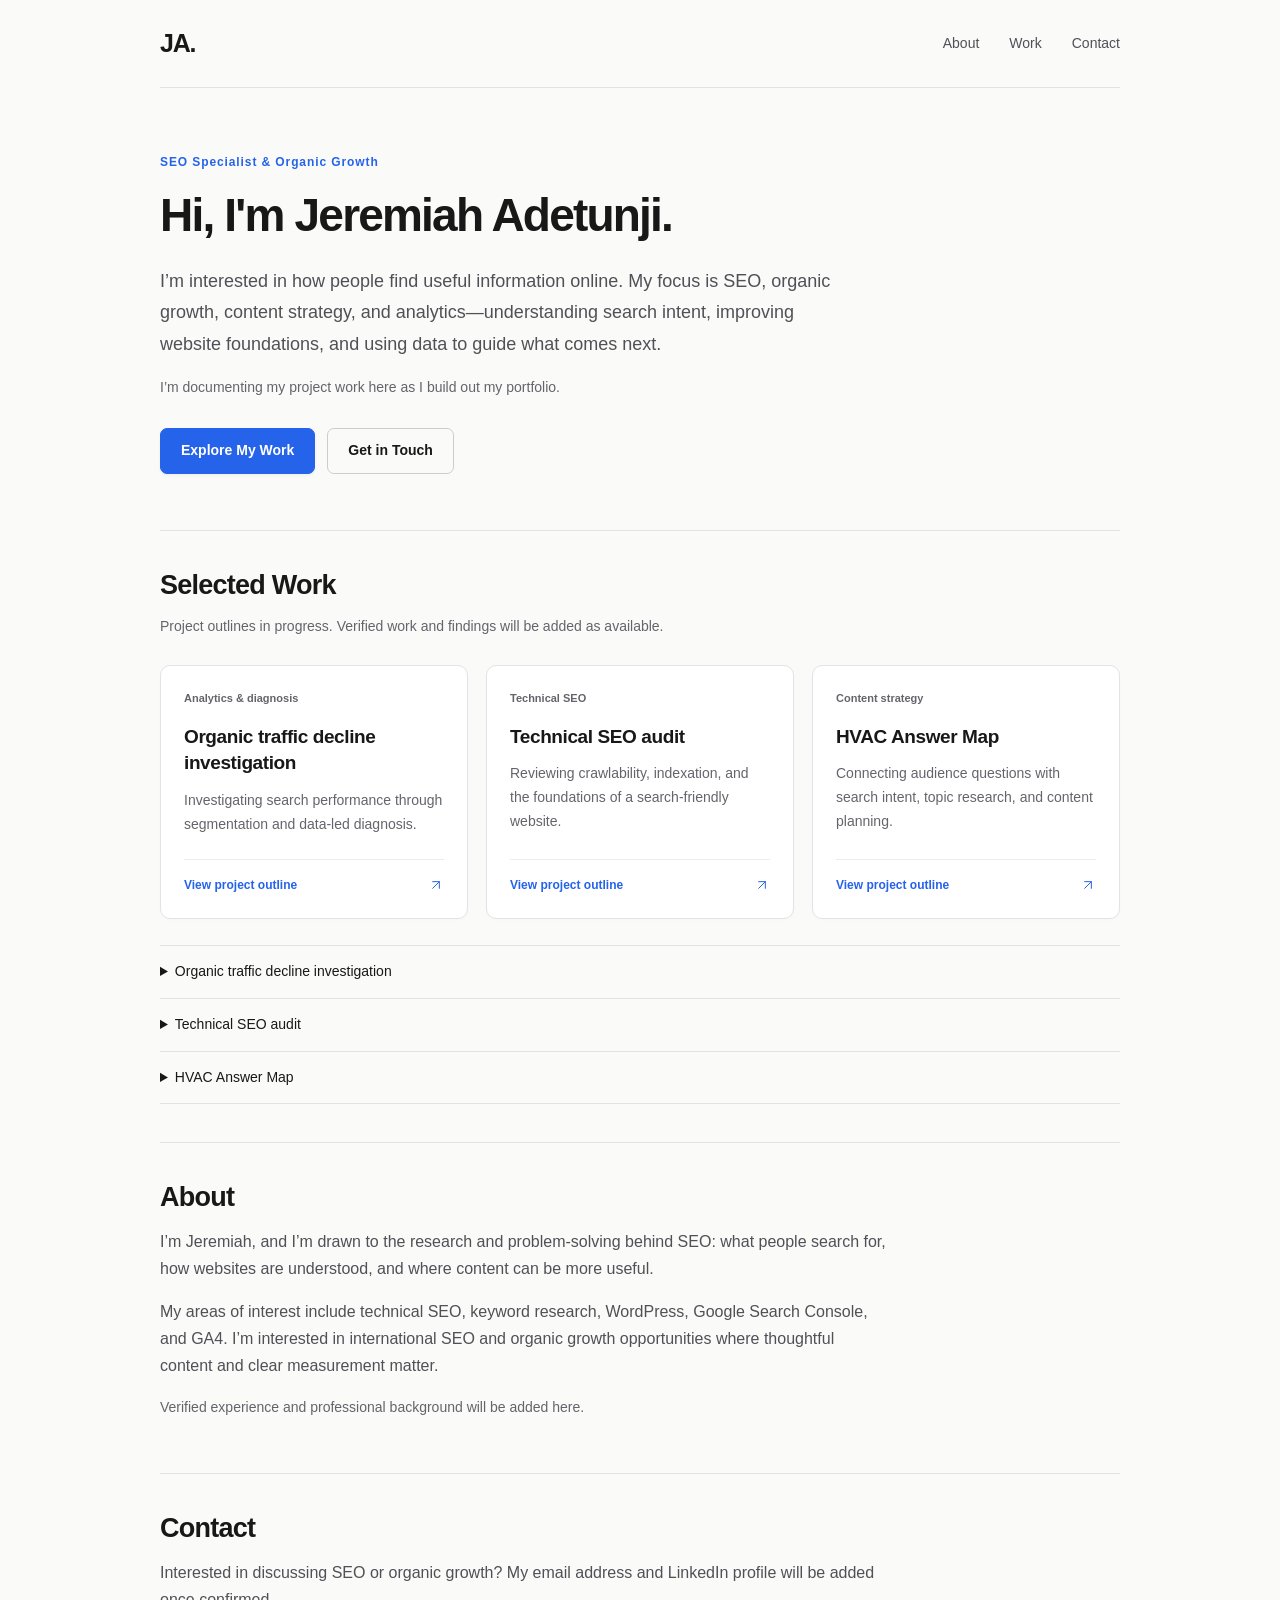
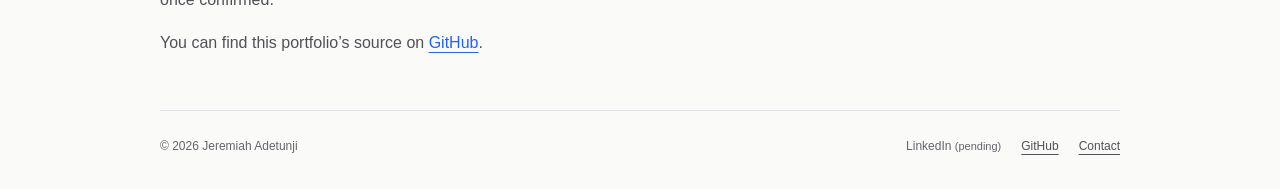
==== index.html @ 153e4d3d "Polish portfolio styling and fix responsive container width" ====
<!doctype html>
<html lang="en">
<head>
  <meta charset="utf-8">
  <meta name="viewport" content="width=device-width, initial-scale=1">
  <meta name="description" content="Jeremiah Adetunji’s personal SEO portfolio. Interests in organic growth, content strategy, and analytics, with selected project outlines.">
  <meta name="theme-color" content="#FAFAF8">
  <meta property="og:title" content="Jeremiah Adetunji | SEO Portfolio">
  <meta property="og:description" content="SEO, organic growth, content strategy, and analytics. Selected project outlines and a little about Jeremiah.">
  <meta property="og:type" content="website">
  <title>Jeremiah Adetunji | SEO Portfolio</title>
  <link rel="stylesheet" href="styles.css">
  <script src="script.js" defer></script>
</head>
<body>
  <a class="skip-link" href="#main">Skip to content</a>
  <div class="page">
    <header class="site-header">
      <a class="brand" href="#home" aria-label="Jeremiah Adetunji home">JA.</a>
      <nav aria-label="Main navigation"><a href="#about">About</a><a href="#work">Work</a><a href="#contact">Contact</a></nav>
    </header>
    <main id="main">
      <section class="intro" id="home" aria-labelledby="intro-title">
        <p class="eyebrow">SEO Specialist &amp; Organic Growth</p>
        <h1 id="intro-title">Hi, I'm Jeremiah Adetunji.</h1>
        <p>I’m interested in how people find useful information online. My focus is SEO, organic growth, content strategy, and analytics—understanding search intent, improving website foundations, and using data to guide what comes next.</p>
        <p class="muted">I’m documenting my project work here as I build out my portfolio.</p>
        <div class="actions"><a class="button primary" href="#work">Explore My Work</a><a class="button" href="#contact">Get in Touch</a></div>
      </section>
      <section id="work" class="section" aria-labelledby="work-title">
        <h2 id="work-title">Selected Work</h2>
        <p class="section-note">Project outlines in progress. Verified work and findings will be added as available.</p>
        <ul class="work-list">
          <li><a class="project-card" href="#traffic-decline"><span class="project-category">Analytics &amp; diagnosis</span><h3>Organic traffic decline investigation</h3><p>Investigating search performance through segmentation and data-led diagnosis.</p><span class="project-link">View project outline <svg aria-hidden="true" width="16" height="16" viewBox="0 0 24 24" fill="none" stroke="currentColor" stroke-width="1.5" stroke-linecap="round" stroke-linejoin="round"><path d="M7 17 17 7M7 7h10v10"/></svg></span></a></li>
          <li><a class="project-card" href="#technical-audit"><span class="project-category">Technical SEO</span><h3>Technical SEO audit</h3><p>Reviewing crawlability, indexation, and the foundations of a search-friendly website.</p><span class="project-link">View project outline <svg aria-hidden="true" width="16" height="16" viewBox="0 0 24 24" fill="none" stroke="currentColor" stroke-width="1.5" stroke-linecap="round" stroke-linejoin="round"><path d="M7 17 17 7M7 7h10v10"/></svg></span></a></li>
          <li><a class="project-card" href="#hvac-answer-map"><span class="project-category">Content strategy</span><h3>HVAC Answer Map</h3><p>Connecting audience questions with search intent, topic research, and content planning.</p><span class="project-link">View project outline <svg aria-hidden="true" width="16" height="16" viewBox="0 0 24 24" fill="none" stroke="currentColor" stroke-width="1.5" stroke-linecap="round" stroke-linejoin="round"><path d="M7 17 17 7M7 7h10v10"/></svg></span></a></li>
        </ul>
        <div class="project-notes" aria-label="Project outlines">
          <details id="traffic-decline"><summary>Organic traffic decline investigation</summary><div class="detail-body"><p>A planned approach to investigating a drop in organic traffic: check tracking, compare appropriate time periods, segment affected pages and queries in Google Search Console and GA4, and explore possible causes.</p><p class="muted">Outline only. Website, dates, supporting data, findings, and outcomes are pending verification.</p></div></details>
          <details id="technical-audit"><summary>Technical SEO audit</summary><div class="detail-body"><p>A planned review of robots directives, sitemaps, status codes, canonical tags, internal links, and page performance, followed by a prioritized list of recommended fixes.</p><p class="muted">Outline only. Audit scope, evidence, recommendations, and implementation results are pending verification.</p></div></details>
          <details id="hvac-answer-map"><summary>HVAC Answer Map</summary><div class="detail-body"><p>A proposed content project grouping HVAC questions by search intent and mapping them to helpful pages, content briefs, and internal links.</p><p class="muted">Proposed project. Market, keyword research, deliverables, and growth outcomes are pending verification.</p></div></details>
        </div>
      </section>
      <section id="about" class="section" aria-labelledby="about-title">
        <h2 id="about-title">About</h2>
        <p>I’m Jeremiah, and I’m drawn to the research and problem-solving behind SEO: what people search for, how websites are understood, and where content can be more useful.</p>
        <p>My areas of interest include technical SEO, keyword research, WordPress, Google Search Console, and GA4. I’m interested in international SEO and organic growth opportunities where thoughtful content and clear measurement matter.</p>
        <p class="section-note">Verified experience and professional background will be added here.</p>
      </section>
      <section id="contact" class="section contact" aria-labelledby="contact-title">
        <h2 id="contact-title">Contact</h2>
        <p>Interested in discussing SEO or organic growth? My email address and LinkedIn profile will be added once confirmed.</p>
        <p>You can find this portfolio’s source on <a href="https://github.com/adetunji-jeremi/jeremiahadetunji.github.io">GitHub</a>.</p>
      </section>
    </main>
    <footer class="site-footer">
      <p>© <span id="year">2026</span> Jeremiah Adetunji</p>
      <ul aria-label="Professional and contact links"><li><span class="pending">LinkedIn <span class="pending-note">(pending)</span></span></li><li><a href="https://github.com/adetunji-jeremi">GitHub</a></li><li><a href="#contact">Contact</a></li></ul>
    </footer>
  </div>
</body>
</html>
---- styles.css ----
:root {
  color-scheme: light;
  --background: #fafaf8;
  --text: #181818;
  --muted: #64646c;
  --border: #e3e3e7;
  --accent: #2563eb;
  --accent-hover: #1d4ed8;
}
* { box-sizing: border-box; }
html { scroll-padding-top: 24px; }
body {
  margin: 0;
  background: var(--background);
  color: var(--text);
  font: 16px/1.7 Inter, -apple-system, BlinkMacSystemFont, "Segoe UI", sans-serif;
  -webkit-text-size-adjust: 100%;
}
a { color: var(--accent); text-underline-offset: 4px; }
a:hover { color: var(--accent-hover); }
a:focus-visible, summary:focus-visible { outline: 3px solid var(--accent); outline-offset: 5px; }
.page { width: calc(100% - 64px); max-width: 960px; margin-inline: auto; }
.site-header { display: flex; align-items: center; justify-content: space-between; gap: 24px; min-height: 88px; border-bottom: 1px solid var(--border); }
.brand { color: var(--text); font-size: 25px; font-weight: 750; letter-spacing: -1.2px; text-decoration: none; }
nav { display: flex; gap: 30px; }
nav a { display: inline-flex; align-items: center; min-height: 44px; color: #505057; font-size: 14px; font-weight: 500; text-decoration: none; }
nav a:hover { color: var(--accent); }
h1, h2, h3 { color: var(--text); line-height: 1.2; font-weight: 650; }
h1 { font-size: 46px; letter-spacing: -1.8px; margin: 0 0 22px; }
h2 { font-size: 27px; letter-spacing: -.75px; margin: 0 0 14px; }
h3 { font-size: 19px; letter-spacing: -.4px; margin: 0 0 12px; line-height: 1.4; }
p { margin: 0 0 16px; }
.intro { padding-block: 64px 56px; }
.intro > p { max-width: 700px; }
.intro > p:not(.eyebrow):not(.muted) { font-size: 18px; line-height: 1.75; color: #505057; }
.eyebrow { color: var(--accent); font-size: 12px; font-weight: 650; letter-spacing: .9px; margin-bottom: 16px; }
.muted, .section-note { color: var(--muted); font-size: 14px; }
.actions { display: flex; flex-wrap: wrap; gap: 12px; margin-top: 28px; }
.button { display: inline-flex; justify-content: center; align-items: center; min-height: 46px; padding: 10px 20px; border: 1px solid #cccdd3; border-radius: 7px; background: transparent; color: var(--text); font-size: 14px; font-weight: 600; text-decoration: none; transition: background-color .15s, border-color .15s; }
.button:hover { color: var(--text); border-color: #a3a8b3; background: #f0f1f4; }
.primary { background: var(--accent); border-color: var(--accent); color: #fff; box-shadow: 0 2px 3px #1818180a; }
.primary:hover { color: #fff; background: var(--accent-hover); border-color: var(--accent-hover); }
.section { border-top: 1px solid var(--border); padding-block: 38px; }
.work-list { display: grid; grid-template-columns: repeat(3, minmax(0, 1fr)); gap: 18px; list-style: none; padding: 0; margin: 26px 0; }
.work-list li { min-width: 0; }
.project-card { display: flex; flex-direction: column; height: 100%; padding: 23px; border: 1px solid var(--border); border-radius: 10px; background: #fff; color: var(--text); text-decoration: none; box-shadow: 0 2px 5px #18181803; transition: border-color .15s, box-shadow .15s; }
.project-card:hover { color: var(--text); border-color: #a9bff1; box-shadow: 0 4px 14px #18181808; }
.project-category { color: var(--muted); font-size: 11px; font-weight: 600; margin-bottom: 16px; }
.project-card p { color: var(--muted); font-size: 14px; line-height: 1.7; margin-bottom: 22px; }
.project-link { display: flex; align-items: center; justify-content: space-between; gap: 10px; margin-top: auto; padding-top: 15px; border-top: 1px solid #ededf0; color: var(--accent); font-size: 12px; font-weight: 600; }
.project-link svg { flex-shrink: 0; }
.project-notes { margin-top: 26px; }
details { border-top: 1px solid var(--border); scroll-margin-top: 24px; }
details:last-child { border-bottom: 1px solid var(--border); }
summary { cursor: pointer; padding: 14px 0; font-size: 14px; font-weight: 500; }
summary:hover { color: var(--accent); }
.detail-body { max-width: 740px; padding: 2px 0 4px 18px; font-size: 15px; color: #505057; }
.detail-body p { margin-bottom: 14px; }
#about > p, .contact > p { max-width: 730px; }
#about > p:not(.section-note), .contact > p { color: #505057; }
.site-footer { border-top: 1px solid var(--border); padding-block: 25px 32px; display: flex; flex-wrap: wrap; justify-content: space-between; gap: 12px 20px; color: var(--muted); font-size: 12px; }
.site-footer p { margin: 0; }
.site-footer ul { display: flex; flex-wrap: wrap; gap: 20px; list-style: none; margin: 0; padding: 0; }
.site-footer a { color: #505057; }
.site-footer a:hover { color: var(--accent); }
.pending-note { font-size: 11px; }
.skip-link { position: absolute; top: -100px; left: 12px; background: var(--text); color: #fff; padding: 8px 14px; border-radius: 4px; }
.skip-link:focus { top: 8px; }
@media (max-width: 850px) {
  .work-list { grid-template-columns: 1fr; gap: 14px; }
  .project-card { padding: 22px; }
  .project-category { margin-bottom: 10px; }
  .project-card p { margin-bottom: 18px; }
  h1 { font-size: 38px; }
}
@media (max-width: 480px) {
  .page { width: calc(100% - 40px); }
  .site-header { min-height: 76px; gap: 16px; }
  nav { gap: 20px; }
  nav a { font-size: 13px; }
  .intro { padding-block: 40px; }
  h1 { font-size: 32px; letter-spacing: -1px; }
  h2 { font-size: 25px; }
  .intro > p:not(.eyebrow):not(.muted) { font-size: 16px; }
  .eyebrow { font-size: 11px; letter-spacing: .5px; }
  .actions { gap: 10px; }
  .button { padding-inline: 16px; }
  .section { padding-block: 30px; }
  .site-footer { flex-direction: column; gap: 16px; }
}
@media (max-width: 350px) {
  nav { gap: 14px; }
  .actions { flex-direction: column; }
}
@media (prefers-reduced-motion: reduce) {
  * { transition: none !important; }
}
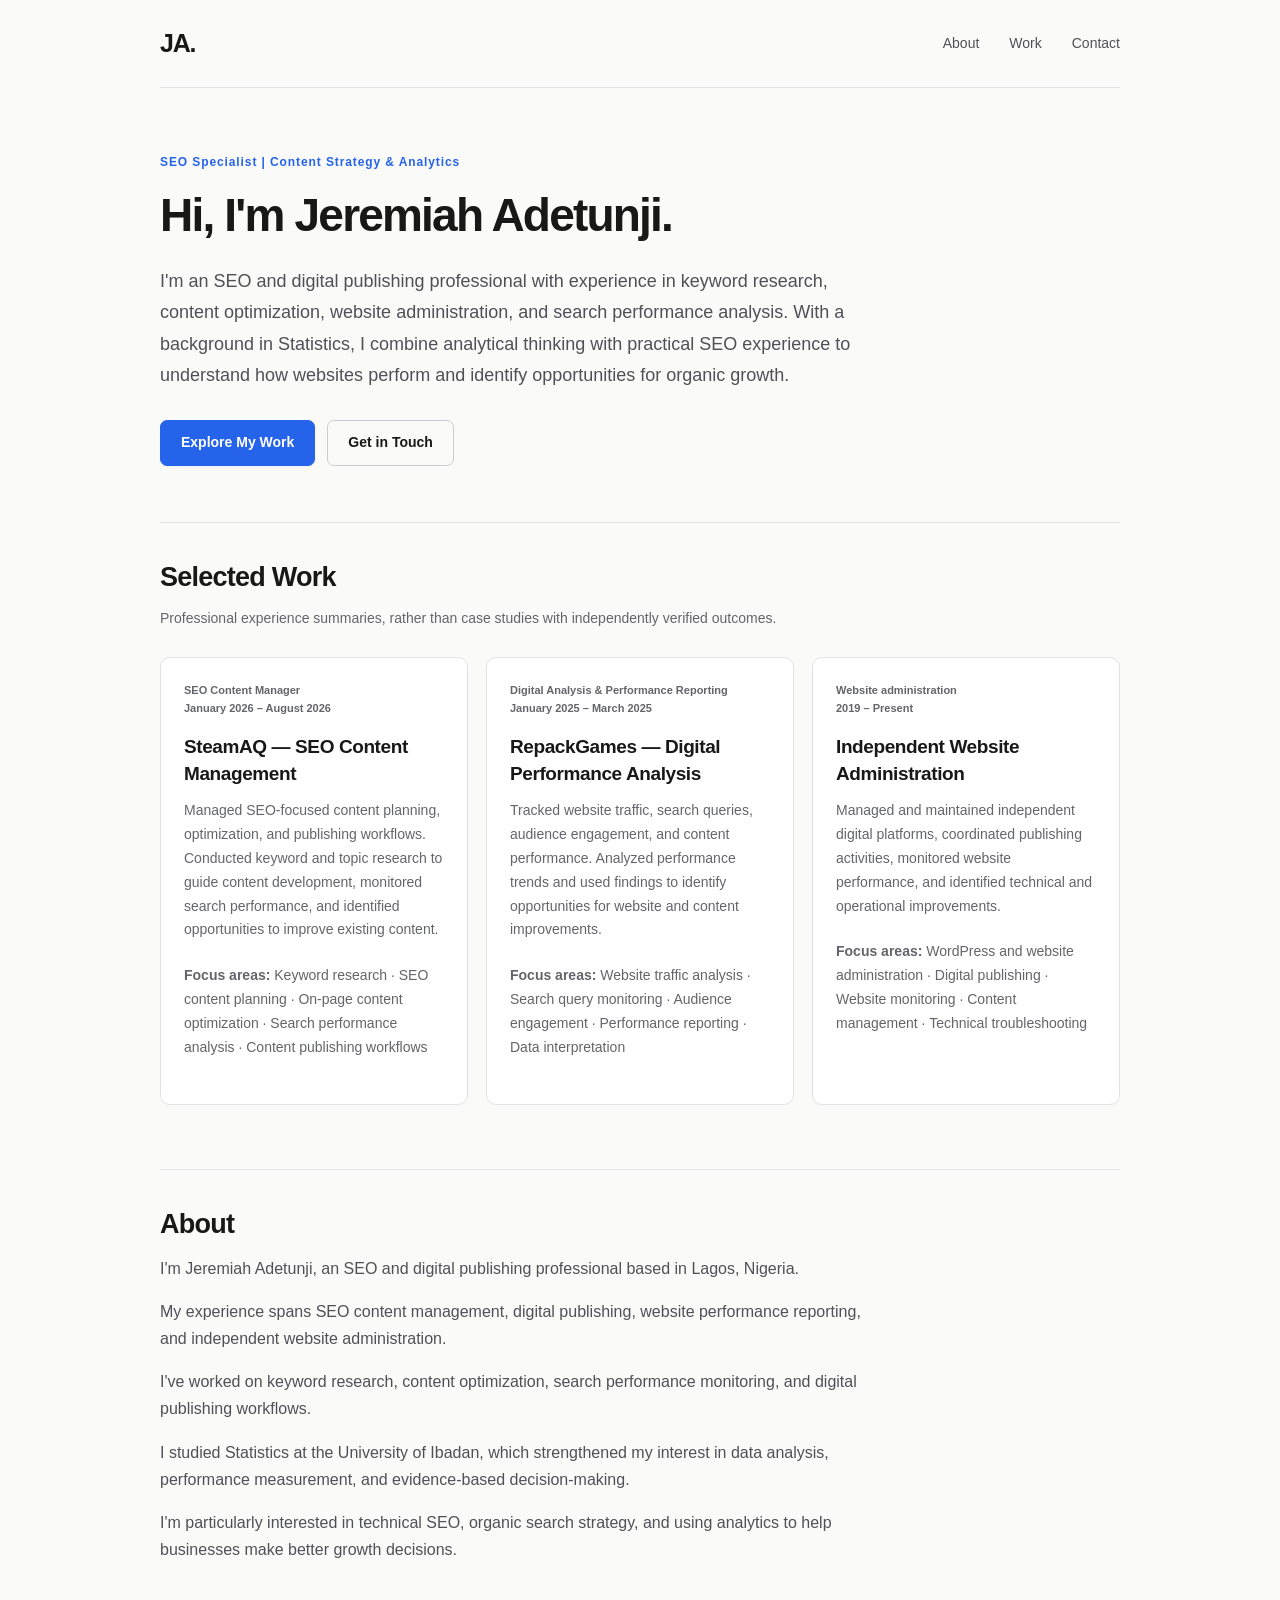
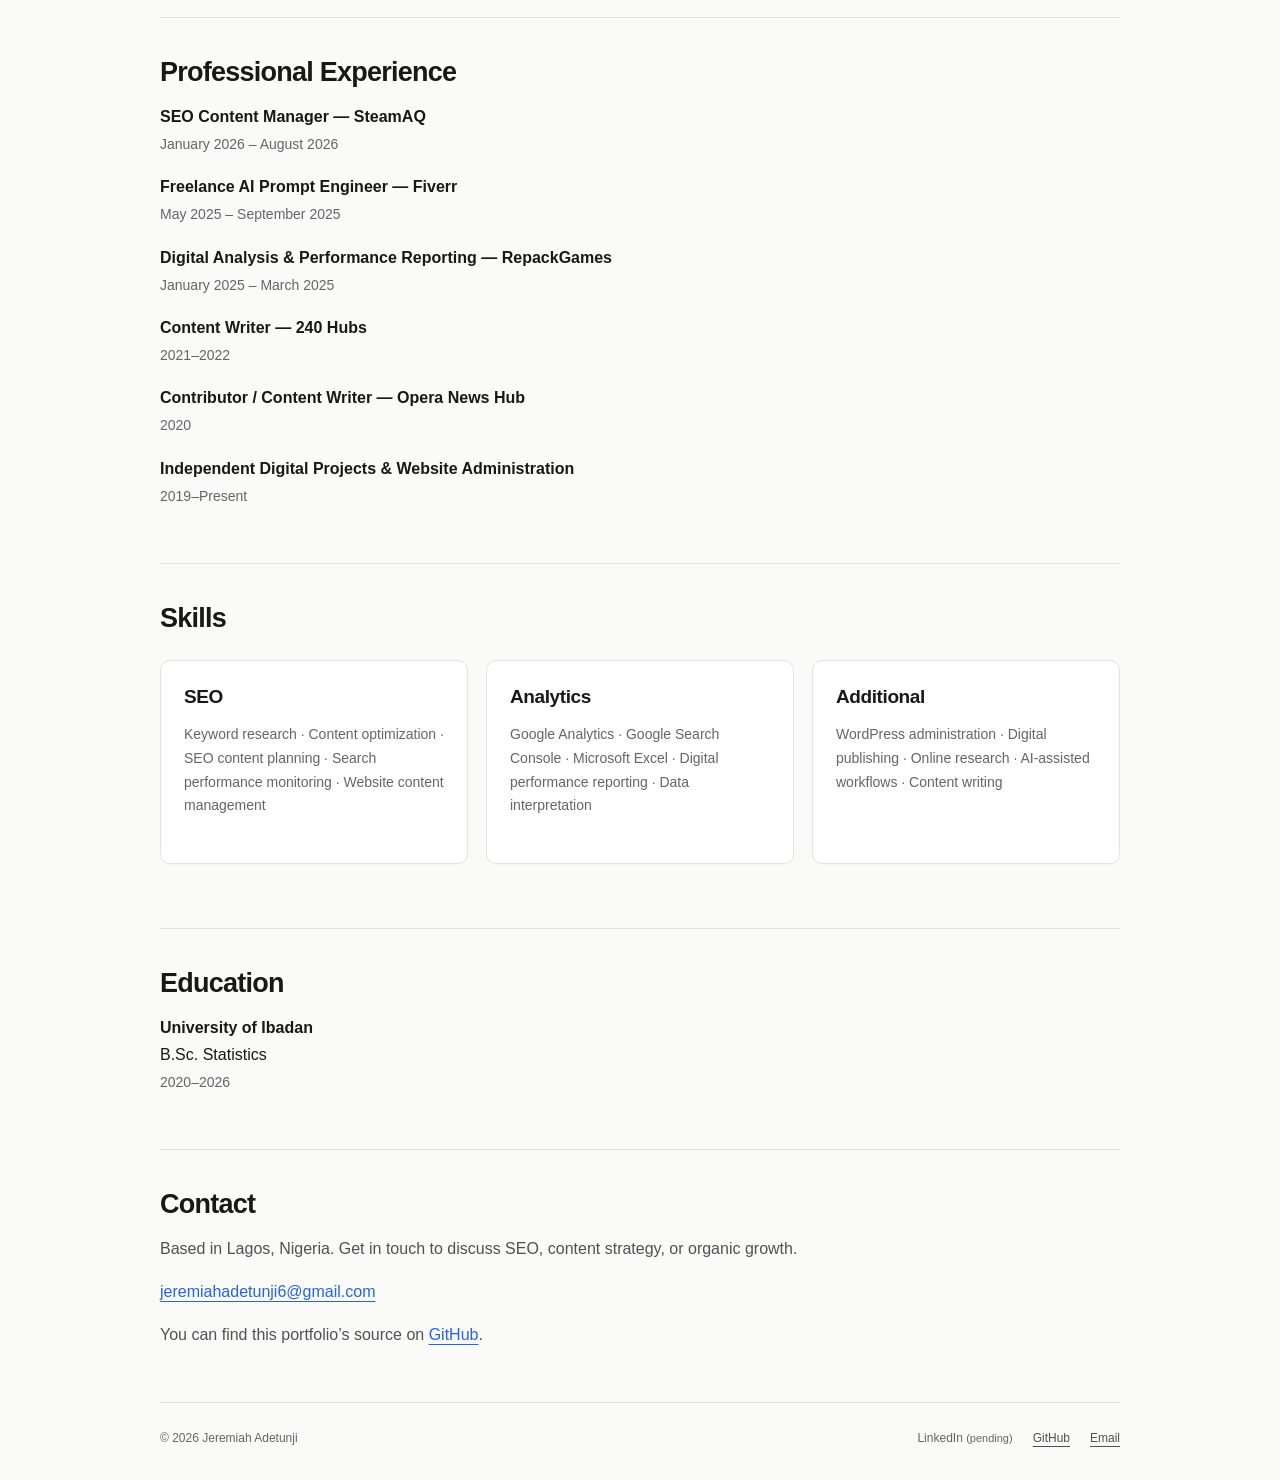
==== commit 8843e224: "Update portfolio with verified professional content" ====
--- a/index.html
+++ b/index.html
@@ -3,10 +3,10 @@
 <head>
   <meta charset="utf-8">
   <meta name="viewport" content="width=device-width, initial-scale=1">
-  <meta name="description" content="Jeremiah Adetunji’s personal SEO portfolio. Interests in organic growth, content strategy, and analytics, with selected project outlines.">
+  <meta name="description" content="Jeremiah Adetunji, SEO and digital publishing professional in Lagos, Nigeria. Experience in content strategy, keyword research, and search performance analysis.">
   <meta name="theme-color" content="#FAFAF8">
   <meta property="og:title" content="Jeremiah Adetunji | SEO Portfolio">
-  <meta property="og:description" content="SEO, organic growth, content strategy, and analytics. Selected project outlines and a little about Jeremiah.">
+  <meta property="og:description" content="SEO, content strategy, and analytics. Explore Jeremiah Adetunji’s professional experience and background in Statistics.">
   <meta property="og:type" content="website">
   <title>Jeremiah Adetunji | SEO Portfolio</title>
   <link rel="stylesheet" href="styles.css">
@@ -21,41 +21,59 @@
     </header>
     <main id="main">
       <section class="intro" id="home" aria-labelledby="intro-title">
-        <p class="eyebrow">SEO Specialist &amp; Organic Growth</p>
+        <p class="eyebrow">SEO Specialist | Content Strategy &amp; Analytics</p>
         <h1 id="intro-title">Hi, I'm Jeremiah Adetunji.</h1>
-        <p>I’m interested in how people find useful information online. My focus is SEO, organic growth, content strategy, and analytics—understanding search intent, improving website foundations, and using data to guide what comes next.</p>
-        <p class="muted">I’m documenting my project work here as I build out my portfolio.</p>
+        <p>I'm an SEO and digital publishing professional with experience in keyword research, content optimization, website administration, and search performance analysis. With a background in Statistics, I combine analytical thinking with practical SEO experience to understand how websites perform and identify opportunities for organic growth.</p>
         <div class="actions"><a class="button primary" href="#work">Explore My Work</a><a class="button" href="#contact">Get in Touch</a></div>
       </section>
       <section id="work" class="section" aria-labelledby="work-title">
         <h2 id="work-title">Selected Work</h2>
-        <p class="section-note">Project outlines in progress. Verified work and findings will be added as available.</p>
+        <p class="section-note">Professional experience summaries, rather than case studies with independently verified outcomes.</p>
         <ul class="work-list">
-          <li><a class="project-card" href="#traffic-decline"><span class="project-category">Analytics &amp; diagnosis</span><h3>Organic traffic decline investigation</h3><p>Investigating search performance through segmentation and data-led diagnosis.</p><span class="project-link">View project outline <svg aria-hidden="true" width="16" height="16" viewBox="0 0 24 24" fill="none" stroke="currentColor" stroke-width="1.5" stroke-linecap="round" stroke-linejoin="round"><path d="M7 17 17 7M7 7h10v10"/></svg></span></a></li>
-          <li><a class="project-card" href="#technical-audit"><span class="project-category">Technical SEO</span><h3>Technical SEO audit</h3><p>Reviewing crawlability, indexation, and the foundations of a search-friendly website.</p><span class="project-link">View project outline <svg aria-hidden="true" width="16" height="16" viewBox="0 0 24 24" fill="none" stroke="currentColor" stroke-width="1.5" stroke-linecap="round" stroke-linejoin="round"><path d="M7 17 17 7M7 7h10v10"/></svg></span></a></li>
-          <li><a class="project-card" href="#hvac-answer-map"><span class="project-category">Content strategy</span><h3>HVAC Answer Map</h3><p>Connecting audience questions with search intent, topic research, and content planning.</p><span class="project-link">View project outline <svg aria-hidden="true" width="16" height="16" viewBox="0 0 24 24" fill="none" stroke="currentColor" stroke-width="1.5" stroke-linecap="round" stroke-linejoin="round"><path d="M7 17 17 7M7 7h10v10"/></svg></span></a></li>
+          <li><article class="project-card"><span class="project-category">SEO Content Manager<br>January 2026 – August 2026</span><h3>SteamAQ — SEO Content Management</h3><p>Managed SEO-focused content planning, optimization, and publishing workflows. Conducted keyword and topic research to guide content development, monitored search performance, and identified opportunities to improve existing content.</p><p class="muted"><strong>Focus areas:</strong> Keyword research · SEO content planning · On-page content optimization · Search performance analysis · Content publishing workflows</p></article></li>
+          <li><article class="project-card"><span class="project-category">Digital Analysis &amp; Performance Reporting<br>January 2025 – March 2025</span><h3>RepackGames — Digital Performance Analysis</h3><p>Tracked website traffic, search queries, audience engagement, and content performance. Analyzed performance trends and used findings to identify opportunities for website and content improvements.</p><p class="muted"><strong>Focus areas:</strong> Website traffic analysis · Search query monitoring · Audience engagement · Performance reporting · Data interpretation</p></article></li>
+          <li><article class="project-card"><span class="project-category">Website administration<br>2019 – Present</span><h3>Independent Website Administration</h3><p>Managed and maintained independent digital platforms, coordinated publishing activities, monitored website performance, and identified technical and operational improvements.</p><p class="muted"><strong>Focus areas:</strong> WordPress and website administration · Digital publishing · Website monitoring · Content management · Technical troubleshooting</p></article></li>
         </ul>
-        <div class="project-notes" aria-label="Project outlines">
-          <details id="traffic-decline"><summary>Organic traffic decline investigation</summary><div class="detail-body"><p>A planned approach to investigating a drop in organic traffic: check tracking, compare appropriate time periods, segment affected pages and queries in Google Search Console and GA4, and explore possible causes.</p><p class="muted">Outline only. Website, dates, supporting data, findings, and outcomes are pending verification.</p></div></details>
-          <details id="technical-audit"><summary>Technical SEO audit</summary><div class="detail-body"><p>A planned review of robots directives, sitemaps, status codes, canonical tags, internal links, and page performance, followed by a prioritized list of recommended fixes.</p><p class="muted">Outline only. Audit scope, evidence, recommendations, and implementation results are pending verification.</p></div></details>
-          <details id="hvac-answer-map"><summary>HVAC Answer Map</summary><div class="detail-body"><p>A proposed content project grouping HVAC questions by search intent and mapping them to helpful pages, content briefs, and internal links.</p><p class="muted">Proposed project. Market, keyword research, deliverables, and growth outcomes are pending verification.</p></div></details>
-        </div>
       </section>
       <section id="about" class="section" aria-labelledby="about-title">
         <h2 id="about-title">About</h2>
-        <p>I’m Jeremiah, and I’m drawn to the research and problem-solving behind SEO: what people search for, how websites are understood, and where content can be more useful.</p>
-        <p>My areas of interest include technical SEO, keyword research, WordPress, Google Search Console, and GA4. I’m interested in international SEO and organic growth opportunities where thoughtful content and clear measurement matter.</p>
-        <p class="section-note">Verified experience and professional background will be added here.</p>
+        <p>I'm Jeremiah Adetunji, an SEO and digital publishing professional based in Lagos, Nigeria.</p>
+        <p>My experience spans SEO content management, digital publishing, website performance reporting, and independent website administration.</p>
+        <p>I've worked on keyword research, content optimization, search performance monitoring, and digital publishing workflows.</p>
+        <p>I studied Statistics at the University of Ibadan, which strengthened my interest in data analysis, performance measurement, and evidence-based decision-making.</p>
+        <p>I'm particularly interested in technical SEO, organic search strategy, and using analytics to help businesses make better growth decisions.</p>
+      </section>
+      <section id="experience" class="section" aria-labelledby="experience-title">
+        <h2 id="experience-title">Professional Experience</h2>
+        <p><strong>SEO Content Manager — SteamAQ</strong><br><span class="muted">January 2026 – August 2026</span></p>
+        <p><strong>Freelance AI Prompt Engineer — Fiverr</strong><br><span class="muted">May 2025 – September 2025</span></p>
+        <p><strong>Digital Analysis &amp; Performance Reporting — RepackGames</strong><br><span class="muted">January 2025 – March 2025</span></p>
+        <p><strong>Content Writer — 240 Hubs</strong><br><span class="muted">2021–2022</span></p>
+        <p><strong>Contributor / Content Writer — Opera News Hub</strong><br><span class="muted">2020</span></p>
+        <p><strong>Independent Digital Projects &amp; Website Administration</strong><br><span class="muted">2019–Present</span></p>
+      </section>
+      <section id="skills" class="section" aria-labelledby="skills-title">
+        <h2 id="skills-title">Skills</h2>
+        <ul class="work-list">
+          <li><div class="project-card"><h3>SEO</h3><p>Keyword research · Content optimization · SEO content planning · Search performance monitoring · Website content management</p></div></li>
+          <li><div class="project-card"><h3>Analytics</h3><p>Google Analytics · Google Search Console · Microsoft Excel · Digital performance reporting · Data interpretation</p></div></li>
+          <li><div class="project-card"><h3>Additional</h3><p>WordPress administration · Digital publishing · Online research · AI-assisted workflows · Content writing</p></div></li>
+        </ul>
+      </section>
+      <section id="education" class="section" aria-labelledby="education-title">
+        <h2 id="education-title">Education</h2>
+        <p><strong>University of Ibadan</strong><br>B.Sc. Statistics<br><span class="muted">2020–2026</span></p>
       </section>
       <section id="contact" class="section contact" aria-labelledby="contact-title">
         <h2 id="contact-title">Contact</h2>
-        <p>Interested in discussing SEO or organic growth? My email address and LinkedIn profile will be added once confirmed.</p>
+        <p>Based in Lagos, Nigeria. Get in touch to discuss SEO, content strategy, or organic growth.</p>
+        <p><a href="mailto:jeremiahadetunji6@gmail.com">jeremiahadetunji6@gmail.com</a></p>
         <p>You can find this portfolio’s source on <a href="https://github.com/adetunji-jeremi/jeremiahadetunji.github.io">GitHub</a>.</p>
       </section>
     </main>
     <footer class="site-footer">
       <p>© <span id="year">2026</span> Jeremiah Adetunji</p>
-      <ul aria-label="Professional and contact links"><li><span class="pending">LinkedIn <span class="pending-note">(pending)</span></span></li><li><a href="https://github.com/adetunji-jeremi">GitHub</a></li><li><a href="#contact">Contact</a></li></ul>
+      <ul aria-label="Professional and contact links"><li><span class="pending">LinkedIn <span class="pending-note">(pending)</span></span></li><li><a href="https://github.com/adetunji-jeremi">GitHub</a></li><li><a href="mailto:jeremiahadetunji6@gmail.com">Email</a></li></ul>
     </footer>
   </div>
 </body>
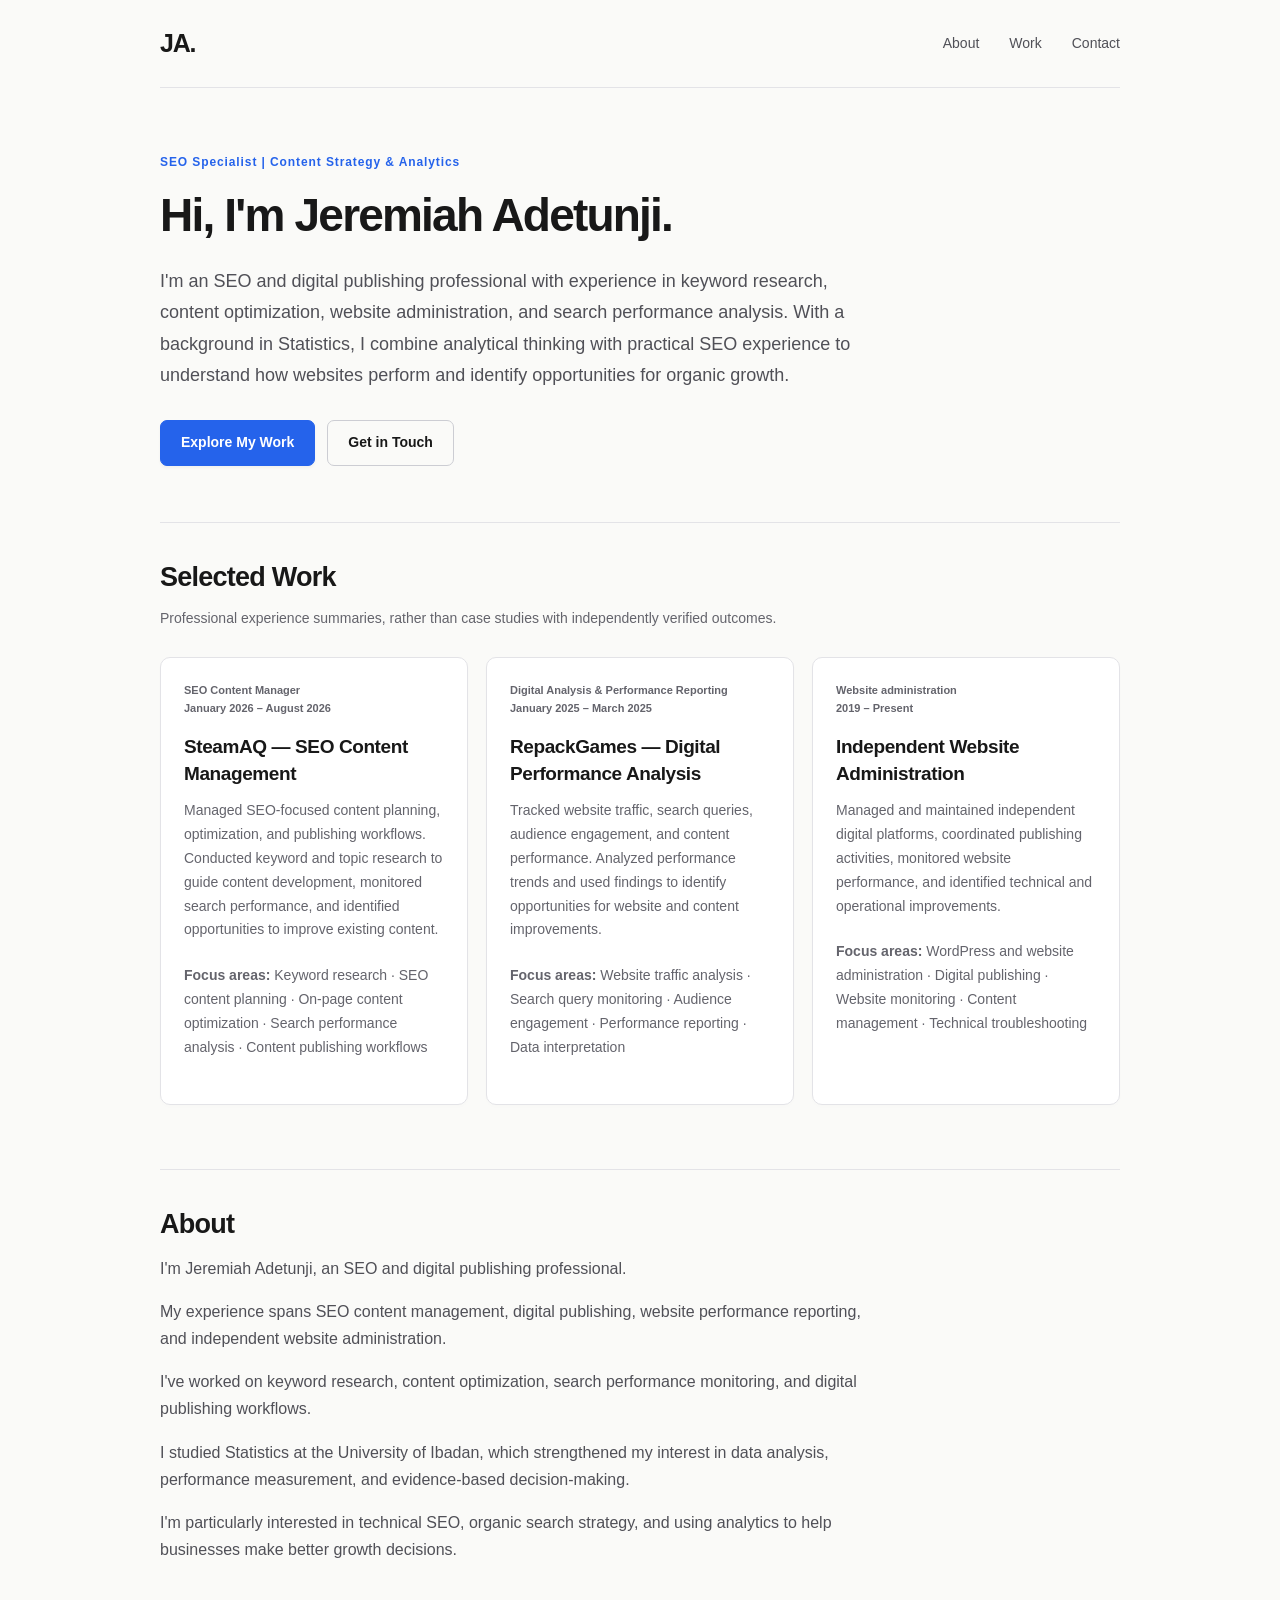
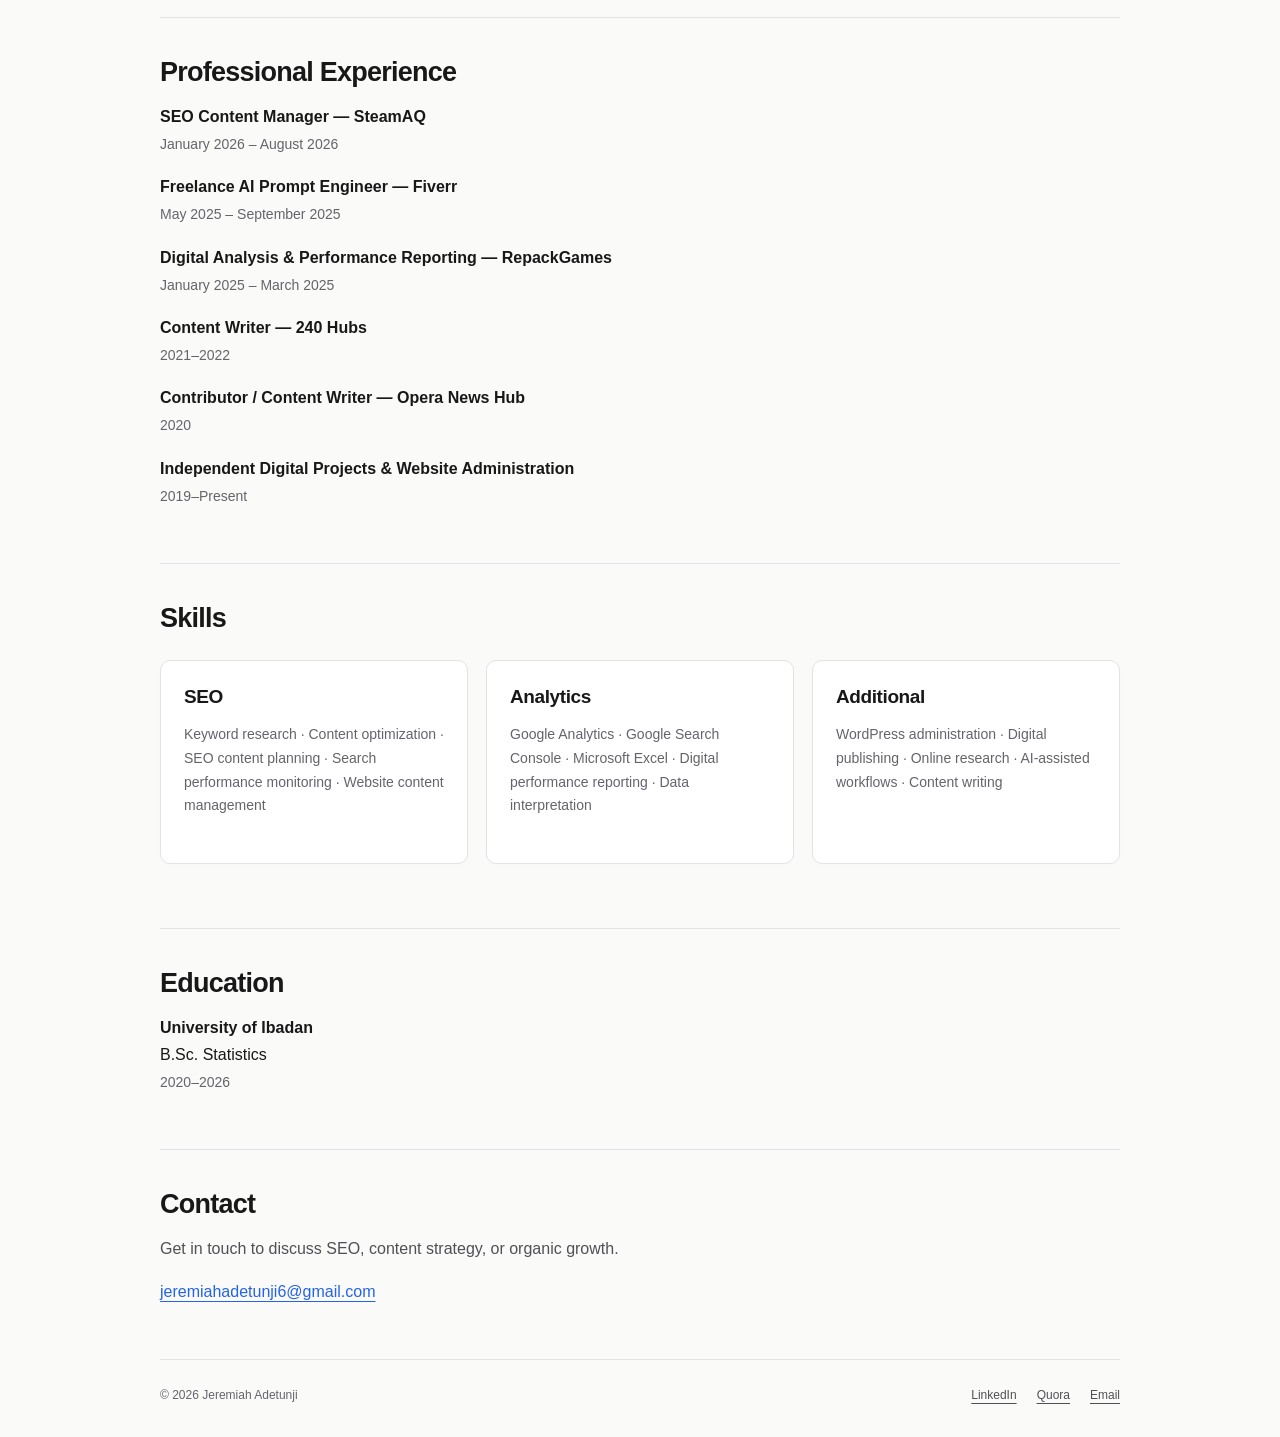
==== commit 53298828: "Update social links and remove location and source references" ====
--- a/index.html
+++ b/index.html
@@ -3,7 +3,7 @@
 <head>
   <meta charset="utf-8">
   <meta name="viewport" content="width=device-width, initial-scale=1">
-  <meta name="description" content="Jeremiah Adetunji, SEO and digital publishing professional in Lagos, Nigeria. Experience in content strategy, keyword research, and search performance analysis.">
+  <meta name="description" content="Jeremiah Adetunji, SEO and digital publishing professional. Experience in content strategy, keyword research, and search performance analysis.">
   <meta name="theme-color" content="#FAFAF8">
   <meta property="og:title" content="Jeremiah Adetunji | SEO Portfolio">
   <meta property="og:description" content="SEO, content strategy, and analytics. Explore Jeremiah Adetunji’s professional experience and background in Statistics.">
@@ -37,7 +37,7 @@
       </section>
       <section id="about" class="section" aria-labelledby="about-title">
         <h2 id="about-title">About</h2>
-        <p>I'm Jeremiah Adetunji, an SEO and digital publishing professional based in Lagos, Nigeria.</p>
+        <p>I'm Jeremiah Adetunji, an SEO and digital publishing professional.</p>
         <p>My experience spans SEO content management, digital publishing, website performance reporting, and independent website administration.</p>
         <p>I've worked on keyword research, content optimization, search performance monitoring, and digital publishing workflows.</p>
         <p>I studied Statistics at the University of Ibadan, which strengthened my interest in data analysis, performance measurement, and evidence-based decision-making.</p>
@@ -66,14 +66,13 @@
       </section>
       <section id="contact" class="section contact" aria-labelledby="contact-title">
         <h2 id="contact-title">Contact</h2>
-        <p>Based in Lagos, Nigeria. Get in touch to discuss SEO, content strategy, or organic growth.</p>
+        <p>Get in touch to discuss SEO, content strategy, or organic growth.</p>
         <p><a href="mailto:jeremiahadetunji6@gmail.com">jeremiahadetunji6@gmail.com</a></p>
-        <p>You can find this portfolio’s source on <a href="https://github.com/adetunji-jeremi/jeremiahadetunji.github.io">GitHub</a>.</p>
       </section>
     </main>
     <footer class="site-footer">
       <p>© <span id="year">2026</span> Jeremiah Adetunji</p>
-      <ul aria-label="Professional and contact links"><li><span class="pending">LinkedIn <span class="pending-note">(pending)</span></span></li><li><a href="https://github.com/adetunji-jeremi">GitHub</a></li><li><a href="mailto:jeremiahadetunji6@gmail.com">Email</a></li></ul>
+      <ul aria-label="Professional and contact links"><li><a href="https://www.linkedin.com/in/adetunji-jeremiah-417490354">LinkedIn</a></li><li><a href="https://www.quora.com/profile/Adetunji-Jeremiah-1">Quora</a></li><li><a href="mailto:jeremiahadetunji6@gmail.com">Email</a></li></ul>
     </footer>
   </div>
 </body>
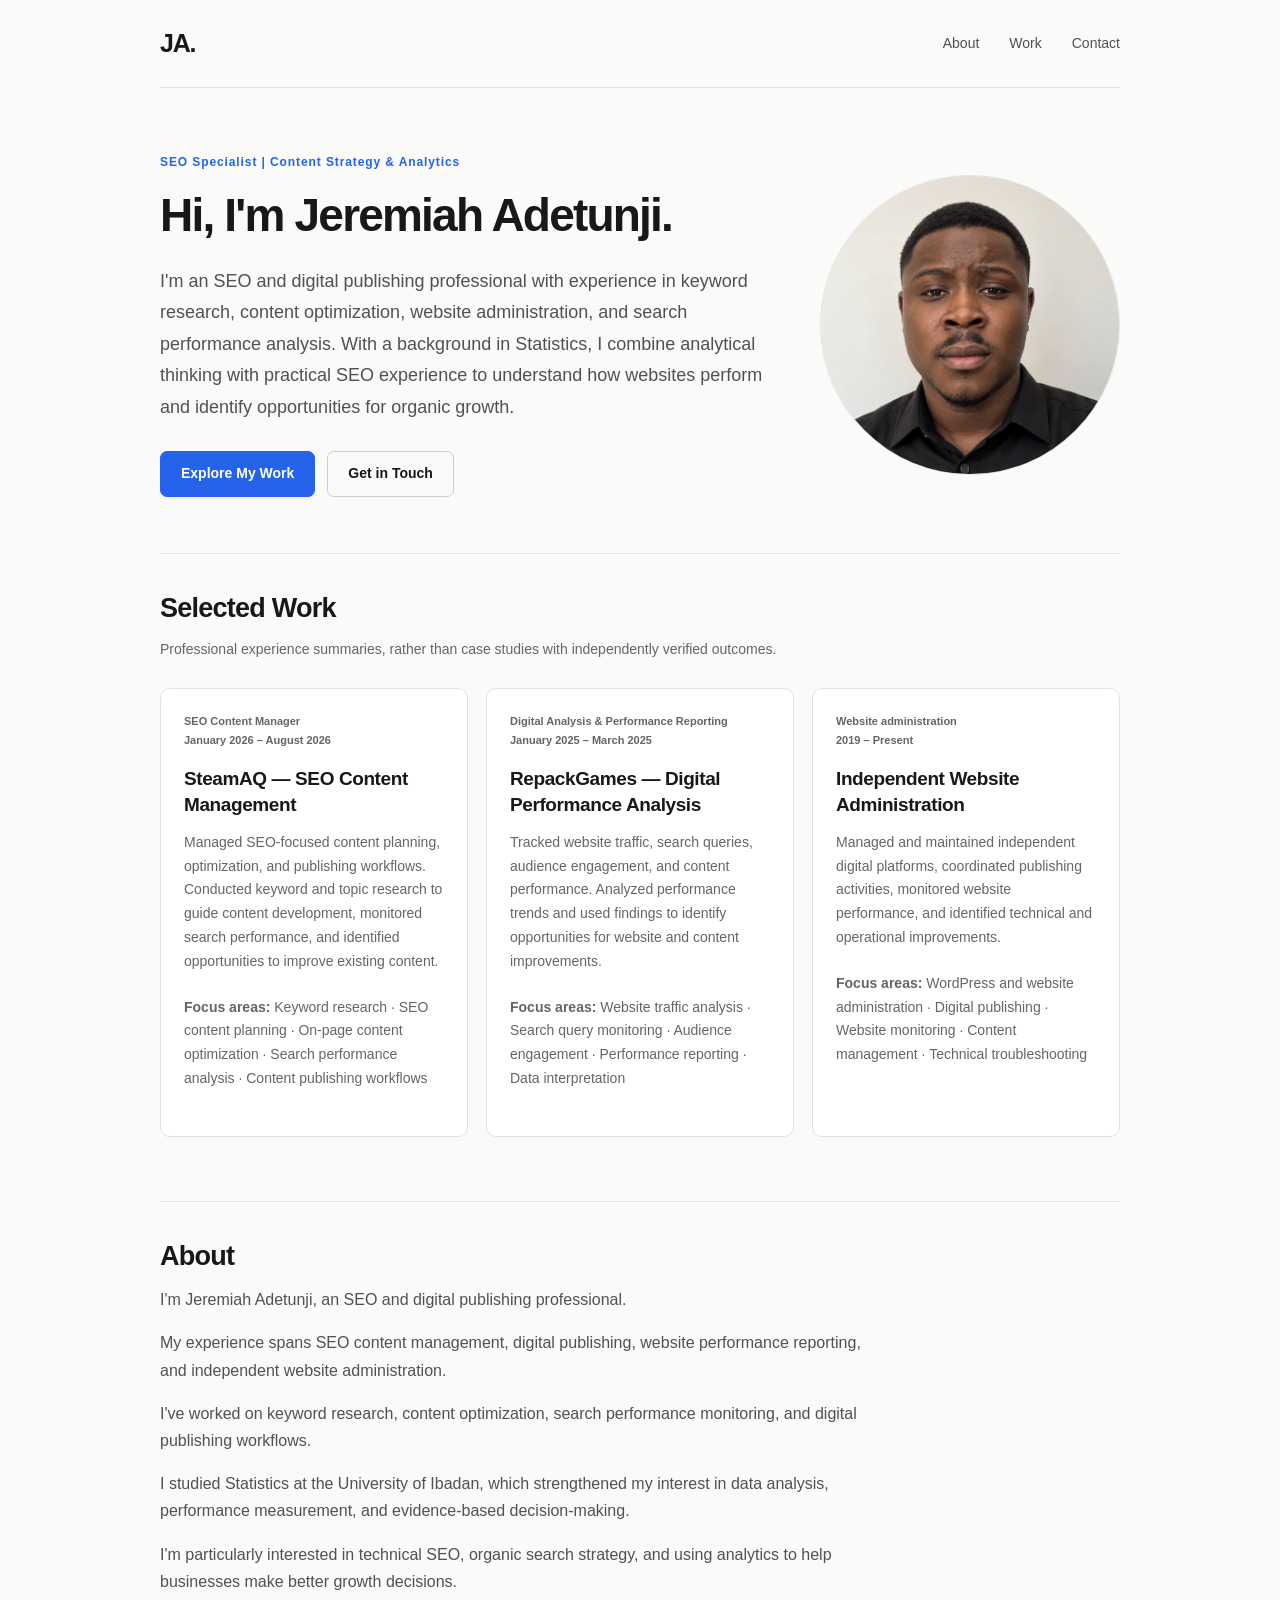
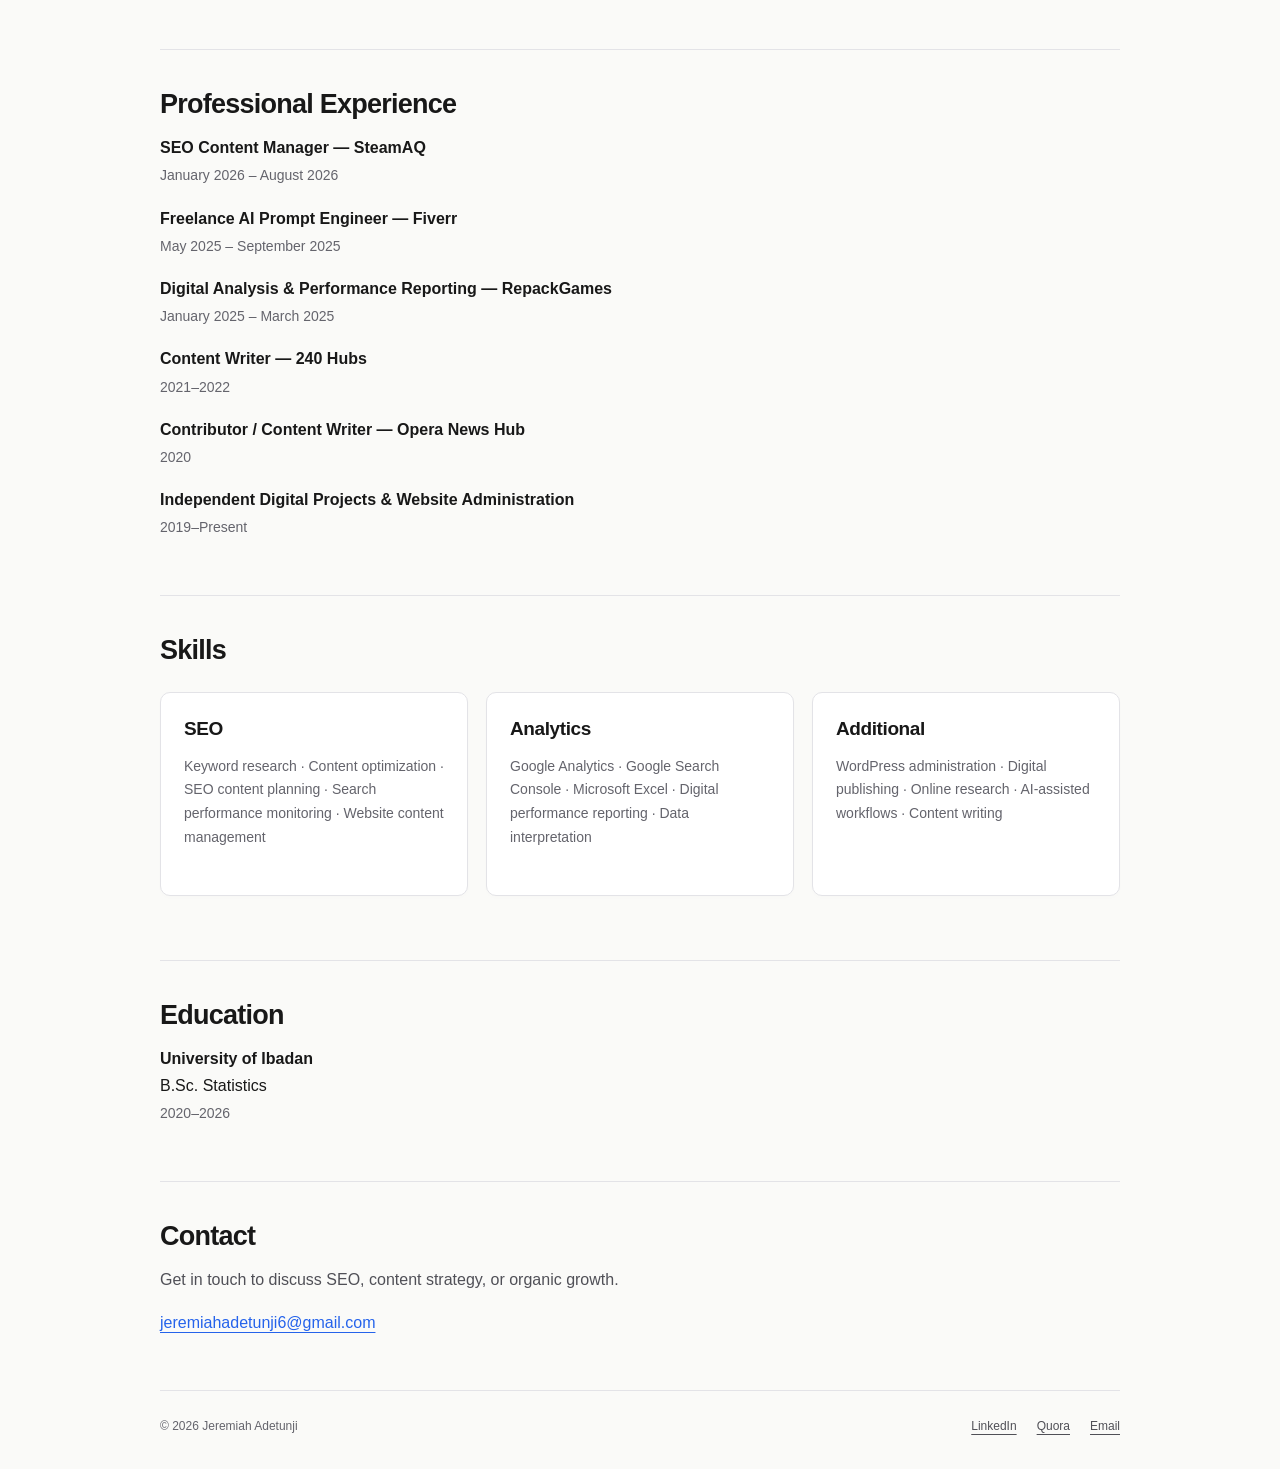
==== commit 2877c8bd: "Add responsive circular portrait to portfolio hero" ====
--- a/index.html
+++ b/index.html
@@ -21,10 +21,13 @@
     </header>
     <main id="main">
       <section class="intro" id="home" aria-labelledby="intro-title">
+        <div class="intro-copy">
         <p class="eyebrow">SEO Specialist | Content Strategy &amp; Analytics</p>
         <h1 id="intro-title">Hi, I'm Jeremiah Adetunji.</h1>
         <p>I'm an SEO and digital publishing professional with experience in keyword research, content optimization, website administration, and search performance analysis. With a background in Statistics, I combine analytical thinking with practical SEO experience to understand how websites perform and identify opportunities for organic growth.</p>
         <div class="actions"><a class="button primary" href="#work">Explore My Work</a><a class="button" href="#contact">Get in Touch</a></div>
+        </div>
+        <img class="profile-photo" src="2114a2b7-9870-452e-b6a1-86b961417476.jpeg" alt="Portrait of Jeremiah Adetunji" width="300" height="300" decoding="async">
       </section>
       <section id="work" class="section" aria-labelledby="work-title">
         <h2 id="work-title">Selected Work</h2>
--- a/styles.css
+++ b/styles.css
@@ -95,3 +95,17 @@
 @media (prefers-reduced-motion: reduce) {
   * { transition: none !important; }
 }
+
+/* Portrait addition: scoped to the existing hero. */
+.intro { display: grid; grid-template-columns: minmax(0, 1fr) 300px; align-items: center; gap: 40px; }
+.intro-copy { min-width: 0; }
+.intro-copy > p { max-width: 700px; }
+.intro-copy > p:not(.eyebrow):not(.muted) { font-size: 18px; line-height: 1.75; color: #505057; }
+.profile-photo { display: block; width: 300px; height: 300px; border-radius: 50%; object-fit: cover; object-position: center; border: 1px solid var(--border); }
+@media (max-width: 850px) {
+  .intro { grid-template-columns: 1fr; gap: 28px; }
+  .profile-photo { width: 200px; height: 200px; justify-self: center; }
+}
+@media (max-width: 480px) {
+  .intro-copy > p:not(.eyebrow):not(.muted) { font-size: 16px; }
+}
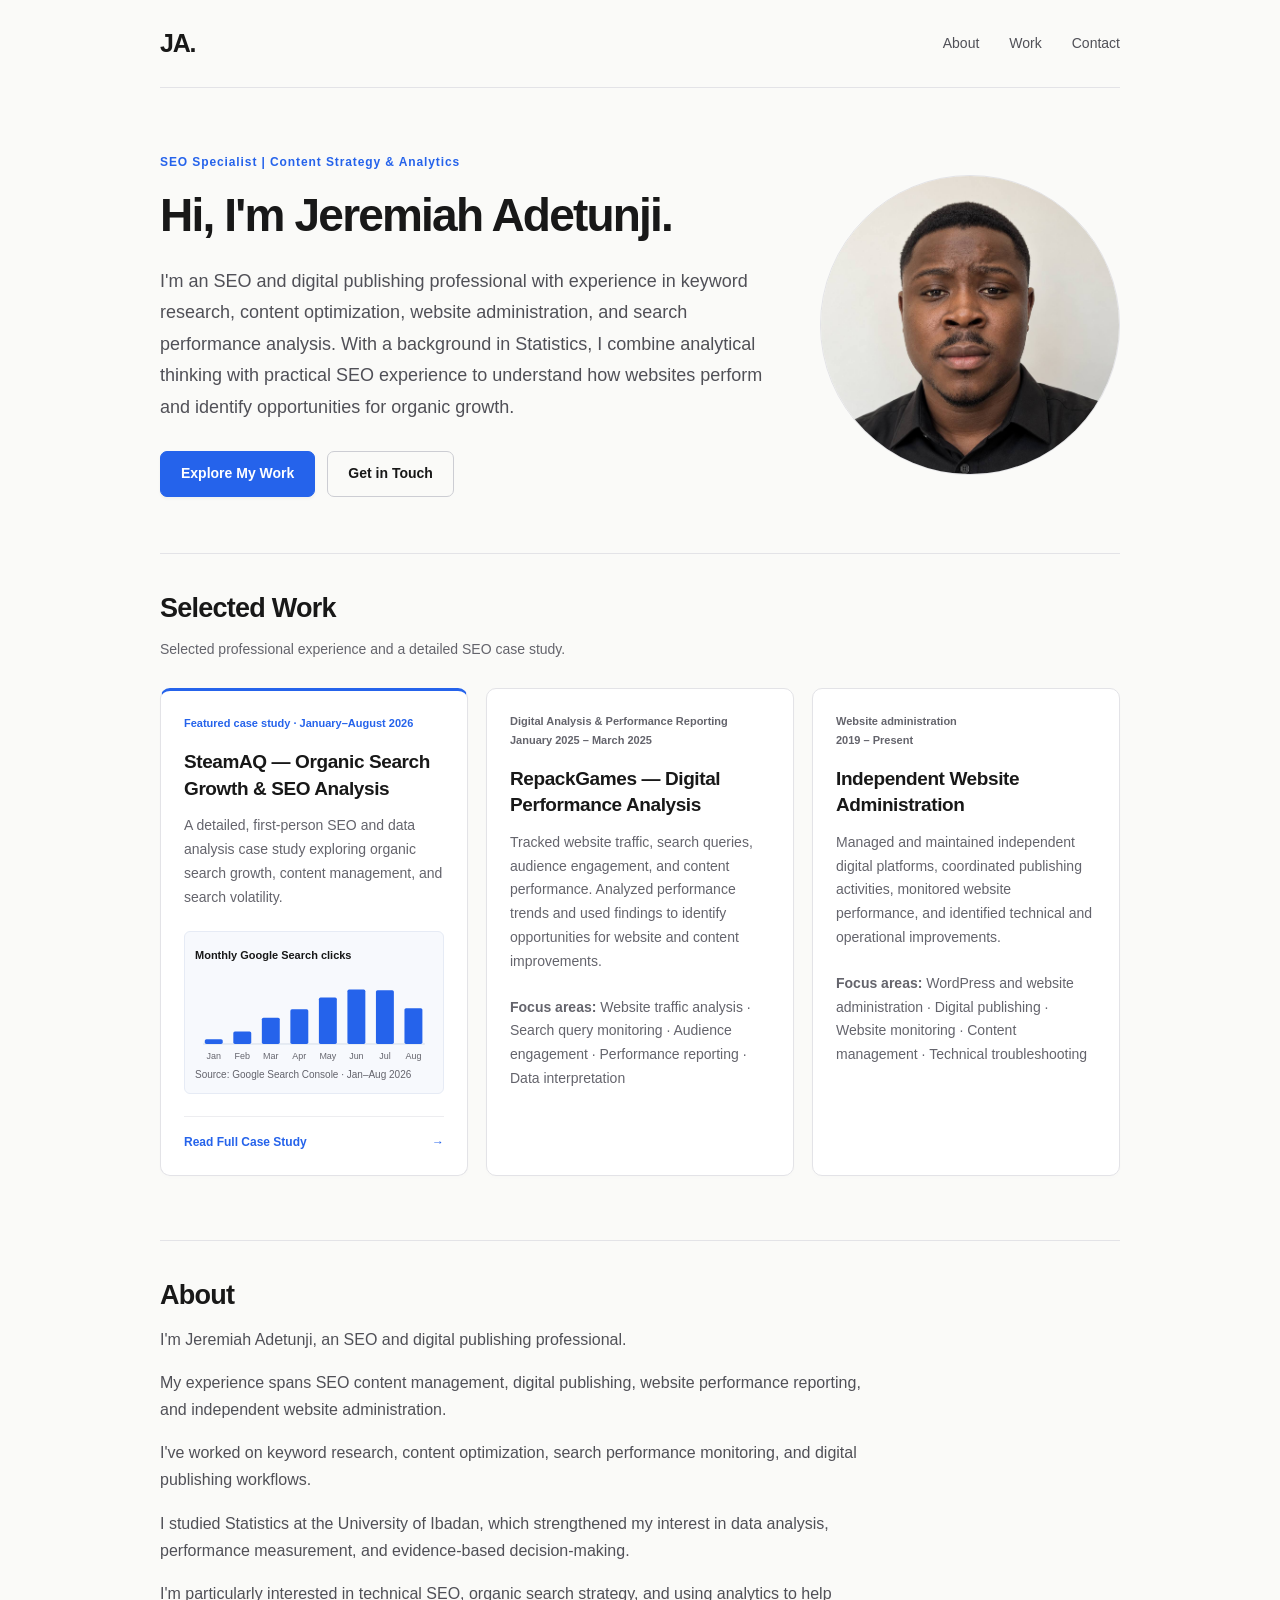
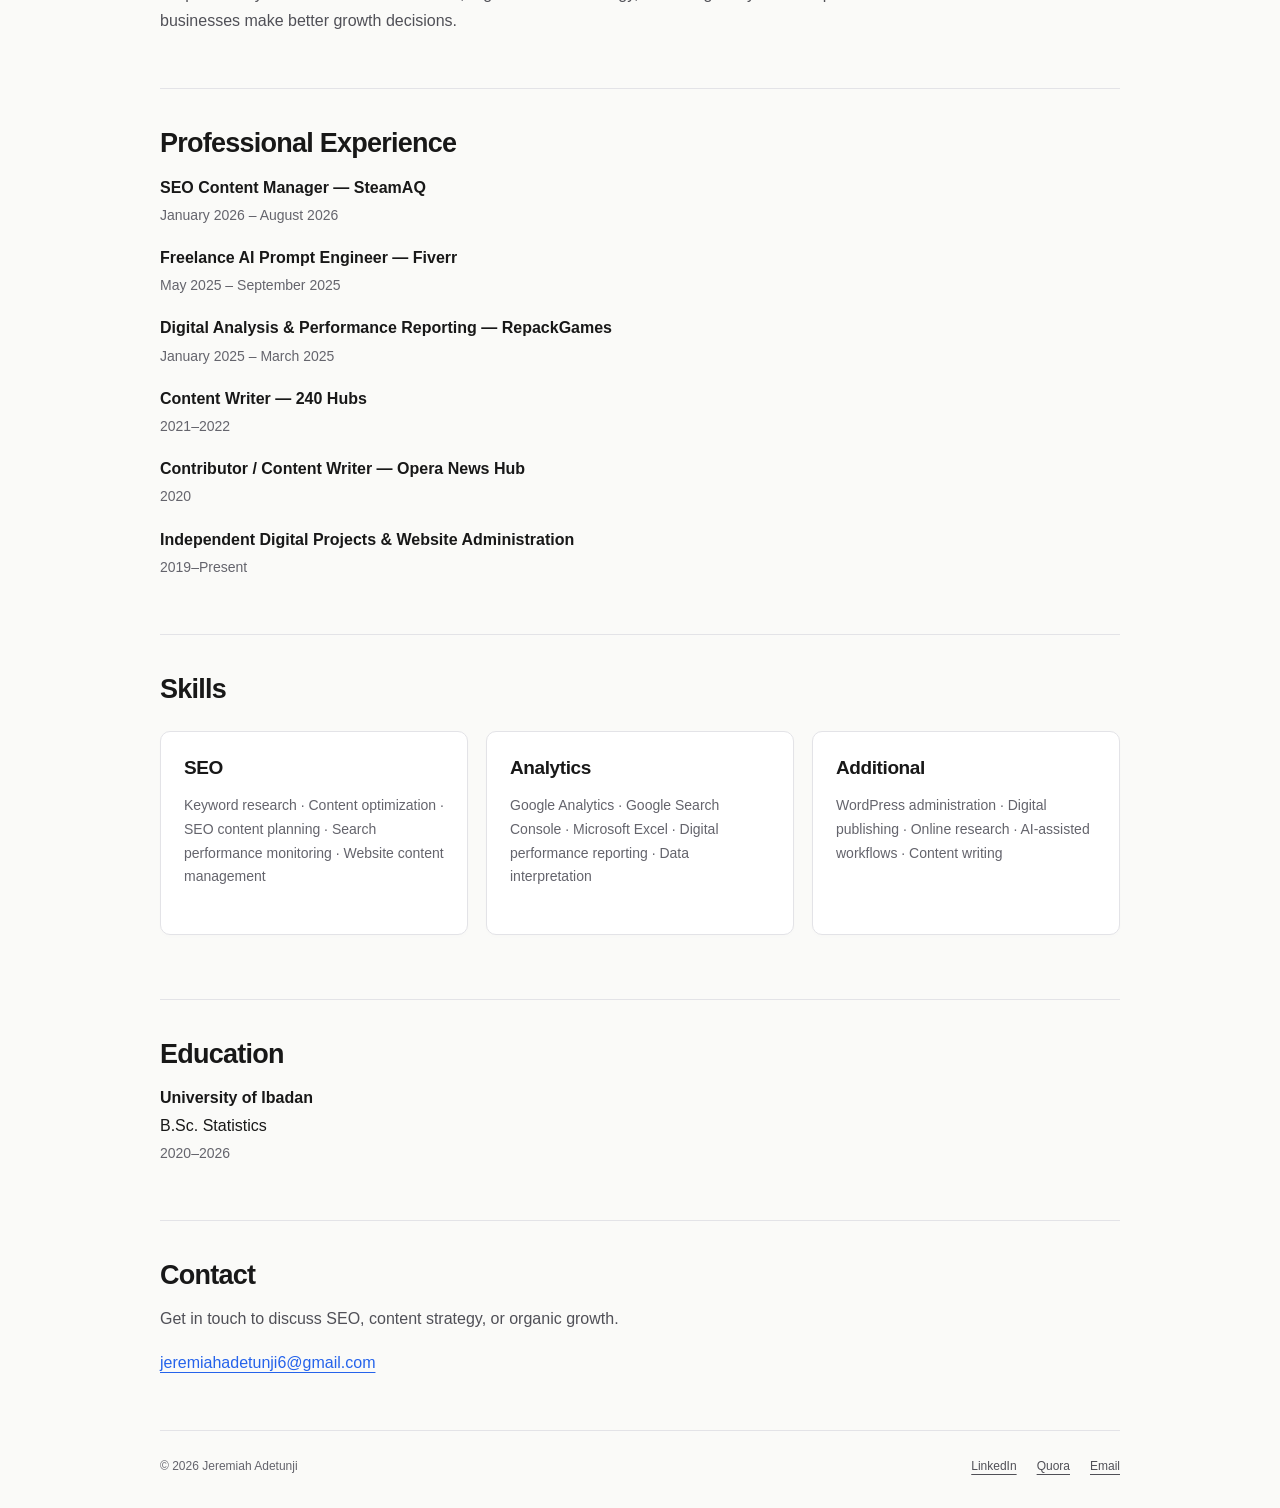
==== commit 43e98668: "Feature SteamAQ case study on portfolio homepage" ====
--- a/index.html
+++ b/index.html
@@ -24,16 +24,26 @@
         <div class="intro-copy">
         <p class="eyebrow">SEO Specialist | Content Strategy &amp; Analytics</p>
         <h1 id="intro-title">Hi, I'm Jeremiah Adetunji.</h1>
-        <p>I'm an SEO and digital publishing professional with experience in keyword research, content optimization, website administration, and search performance analysis. With a background in Statistics, I combine analytical thinking with practical SEO experience to understand how websites perform and identify opportunities for organic growth.</p>
+        <p class="intro-description"><span class="intro-opening">I'm an SEO and digital publishing professional</span><span class="intro-remainder"> with experience in keyword research, content optimization, website administration, and search performance analysis. With a background in Statistics, I combine analytical thinking with practical SEO experience to understand how websites perform and identify opportunities for organic growth.</span></p>
         <div class="actions"><a class="button primary" href="#work">Explore My Work</a><a class="button" href="#contact">Get in Touch</a></div>
         </div>
         <img class="profile-photo" src="2114a2b7-9870-452e-b6a1-86b961417476.jpeg" alt="Portrait of Jeremiah Adetunji" width="300" height="300" decoding="async">
       </section>
       <section id="work" class="section" aria-labelledby="work-title">
         <h2 id="work-title">Selected Work</h2>
-        <p class="section-note">Professional experience summaries, rather than case studies with independently verified outcomes.</p>
+        <p class="section-note">Selected professional experience and a detailed SEO case study.</p>
         <ul class="work-list">
-          <li><article class="project-card"><span class="project-category">SEO Content Manager<br>January 2026 – August 2026</span><h3>SteamAQ — SEO Content Management</h3><p>Managed SEO-focused content planning, optimization, and publishing workflows. Conducted keyword and topic research to guide content development, monitored search performance, and identified opportunities to improve existing content.</p><p class="muted"><strong>Focus areas:</strong> Keyword research · SEO content planning · On-page content optimization · Search performance analysis · Content publishing workflows</p></article></li>
+          <li><a class="project-card featured-case-study" href="steamaq-case-study.html" aria-labelledby="steamaq-card-title steamaq-card-cta">
+            <span class="project-category">Featured case study · January–August 2026</span>
+            <h3 id="steamaq-card-title">SteamAQ — Organic Search Growth &amp; SEO Analysis</h3>
+            <p>A detailed, first-person SEO and data analysis case study exploring organic search growth, content management, and search volatility.</p>
+            <div class="case-preview">
+              <span class="preview-label">Monthly Google Search clicks</span>
+              <svg viewBox="0 0 292 120" role="img" aria-label="January to August 2026 clicks: 5,773; 15,007; 31,346; 41,433; 55,332; 64,901; 64,194; 42,728. A zero-based bar chart."><title>SteamAQ monthly clicks, January–August 2026</title><line x1="10" y1="92" x2="282" y2="92"/><g><title>Jan 2026: 5,773 clicks</title><rect x="12" y="86.062" width="22" height="5.938" rx="2"/><text x="23" y="110" text-anchor="middle">Jan</text></g><g><title>Feb 2026: 15,007 clicks</title><rect x="47" y="76.564" width="22" height="15.436" rx="2"/><text x="58" y="110" text-anchor="middle">Feb</text></g><g><title>Mar 2026: 31,346 clicks</title><rect x="82" y="59.758" width="22" height="32.242" rx="2"/><text x="93" y="110" text-anchor="middle">Mar</text></g><g><title>Apr 2026: 41,433 clicks</title><rect x="117" y="49.383" width="22" height="42.617" rx="2"/><text x="128" y="110" text-anchor="middle">Apr</text></g><g><title>May 2026: 55,332 clicks</title><rect x="152" y="35.087" width="22" height="56.913" rx="2"/><text x="163" y="110" text-anchor="middle">May</text></g><g><title>Jun 2026: 64,901 clicks</title><rect x="187" y="25.245" width="22" height="66.755" rx="2"/><text x="198" y="110" text-anchor="middle">Jun</text></g><g><title>Jul 2026: 64,194 clicks</title><rect x="222" y="25.972" width="22" height="66.028" rx="2"/><text x="233" y="110" text-anchor="middle">Jul</text></g><g><title>Aug 2026: 42,728 clicks</title><rect x="257" y="48.051" width="22" height="43.949" rx="2"/><text x="268" y="110" text-anchor="middle">Aug</text></g></svg>
+              <span class="preview-source">Source: Google Search Console · Jan–Aug 2026</span>
+            </div>
+            <span class="project-link" id="steamaq-card-cta">Read Full Case Study <span aria-hidden="true">→</span></span>
+          </a></li>
           <li><article class="project-card"><span class="project-category">Digital Analysis &amp; Performance Reporting<br>January 2025 – March 2025</span><h3>RepackGames — Digital Performance Analysis</h3><p>Tracked website traffic, search queries, audience engagement, and content performance. Analyzed performance trends and used findings to identify opportunities for website and content improvements.</p><p class="muted"><strong>Focus areas:</strong> Website traffic analysis · Search query monitoring · Audience engagement · Performance reporting · Data interpretation</p></article></li>
           <li><article class="project-card"><span class="project-category">Website administration<br>2019 – Present</span><h3>Independent Website Administration</h3><p>Managed and maintained independent digital platforms, coordinated publishing activities, monitored website performance, and identified technical and operational improvements.</p><p class="muted"><strong>Focus areas:</strong> WordPress and website administration · Digital publishing · Website monitoring · Content management · Technical troubleshooting</p></article></li>
         </ul>
--- a/styles.css
+++ b/styles.css
@@ -109,3 +109,41 @@
 @media (max-width: 480px) {
   .intro-copy > p:not(.eyebrow):not(.muted) { font-size: 16px; }
 }
+
+/* Compact mobile hero; all existing desktop rules remain unchanged. */
+@media (max-width: 767px) {
+  .intro {
+    grid-template-columns: minmax(0, 1fr) clamp(100px, 28vw, 120px);
+    align-items: start;
+    column-gap: 16px;
+    row-gap: 16px;
+  }
+  .intro-copy, .intro-description { display: contents; }
+  .intro .eyebrow { grid-column: 1 / -1; margin: 0; }
+  .intro h1 { grid-column: 1; grid-row: 2; margin: 0; }
+  .intro-opening { grid-column: 1; grid-row: 3; }
+  .intro-remainder { grid-column: 1 / -1; }
+  .intro-opening, .intro-remainder { font-size: 16px; line-height: 1.75; color: #505057; }
+  .intro .profile-photo {
+    grid-column: 2;
+    grid-row: 2 / 4;
+    align-self: start;
+    justify-self: end;
+    width: clamp(100px, 28vw, 120px);
+    height: clamp(100px, 28vw, 120px);
+  }
+  .intro .actions { grid-column: 1 / -1; margin-top: 8px; flex-direction: row; }
+  .intro .button { flex: 1; }
+}
+
+/* Featured SteamAQ entry only; other project cards retain their existing styles. */
+.featured-case-study { border-top: 3px solid var(--accent); }
+.featured-case-study .project-category { color: var(--accent); }
+.featured-case-study .case-preview { margin: 0 0 22px; padding: 14px 10px 10px; background: #f7f9fd; border: 1px solid #e6ebf5; border-radius: 6px; }
+.featured-case-study .preview-label { display: block; font-size: 11px; font-weight: 600; color: var(--text); }
+.featured-case-study svg { display: block; width: 100%; height: auto; margin-top: 4px; }
+.featured-case-study svg rect { fill: var(--accent); }
+.featured-case-study svg line { stroke: #ccd4e2; }
+.featured-case-study svg text { fill: var(--muted); font: 11px sans-serif; }
+.featured-case-study .preview-source { display: block; font-size: 10px; line-height: 1.6; color: var(--muted); }
+.featured-case-study:focus-visible { border-color: var(--accent); }
